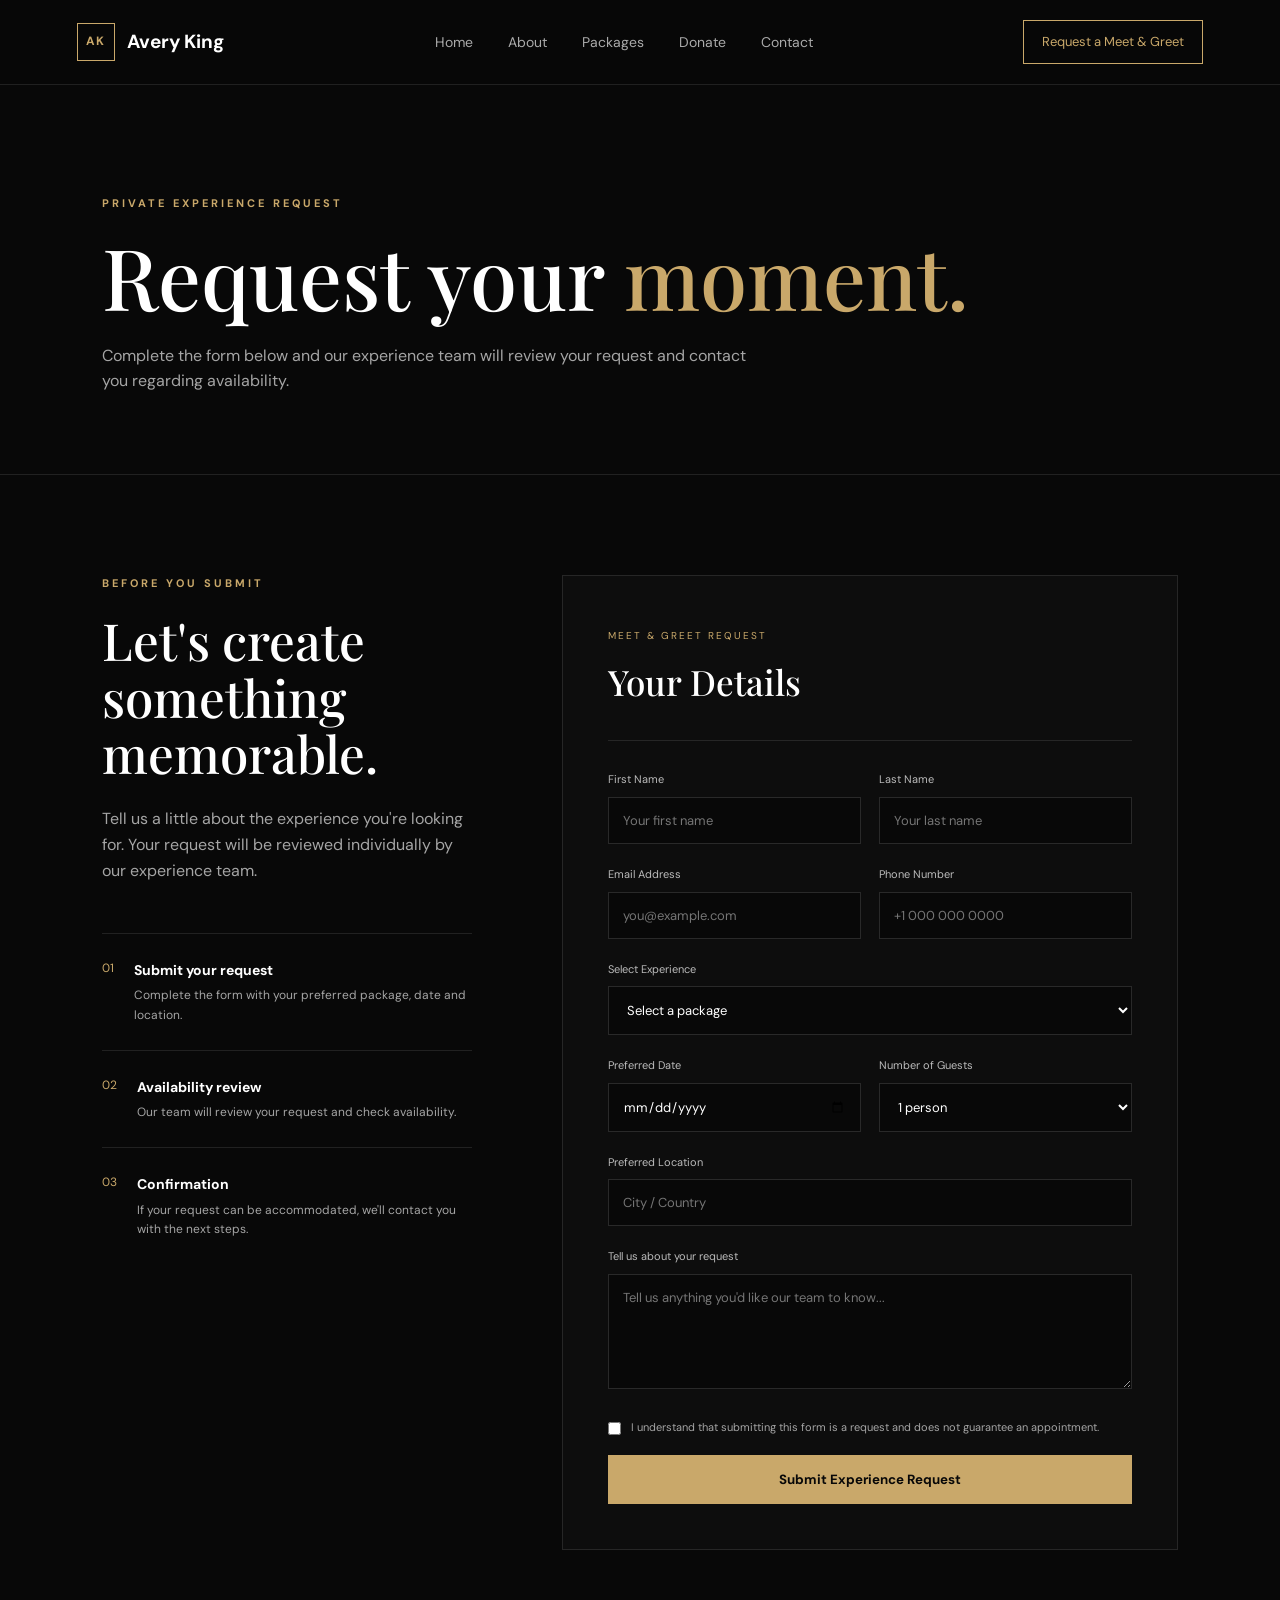
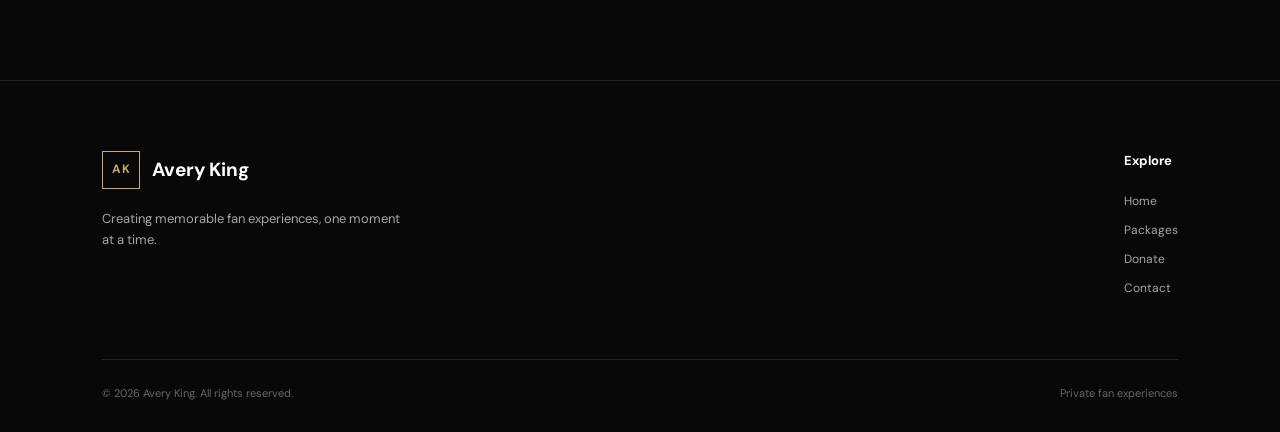
==== booking.html @ c37d2d66 "Initial meetandgreet" ====
<!DOCTYPE html>
<html lang="en">

<head>

    <meta charset="UTF-8">
    <meta name="viewport" content="width=device-width, initial-scale=1.0">

    <title>Request a Meet & Greet | Avery King</title>

    <link rel="preconnect" href="https://fonts.googleapis.com">
    <link rel="preconnect" href="https://fonts.gstatic.com" crossorigin>

    <link
        href="https://fonts.googleapis.com/css2?family=DM+Sans:wght@400;500;600;700&family=Playfair+Display:wght@500;600;700&display=swap"
        rel="stylesheet">

    <link rel="stylesheet" href="css/style.css">

</head>


<body>


    <header class="navbar">

        <a href="index.html" class="logo">
            <span>AK</span>
            Avery King
        </a>

        <nav class="nav-links">

            <a href="index.html">
                Home
            </a>

            <a href="index.html#about">
                About
            </a>

            <a href="packages.html">
                Packages
            </a>

            <a href="donate.html">Donate</a>

            <a href="contact.html">
                Contact
            </a>

        </nav>


        <a href="booking.html" class="nav-button">
            Request a Meet & Greet
        </a>


        <button class="menu-toggle" id="menuToggle">
            ☰
        </button>

    </header>


    <main>


        <!-- BOOKING HERO -->

        <section class="booking-hero">

            <p class="eyebrow">
                PRIVATE EXPERIENCE REQUEST
            </p>

            <h1>
                Request your
                <span>moment.</span>
            </h1>

            <p>
                Complete the form below and our experience team
                will review your request and contact you regarding
                availability.
            </p>

        </section>


        <!-- BOOKING AREA -->

        <section class="booking-section">


            <div class="booking-layout">


                <!-- LEFT SIDE -->

                <div class="booking-info">

                    <p class="eyebrow">
                        BEFORE YOU SUBMIT
                    </p>

                    <h2>
                        Let's create
                        something memorable.
                    </h2>

                    <p>
                        Tell us a little about the experience you're
                        looking for. Your request will be reviewed
                        individually by our experience team.
                    </p>


                    <div class="booking-point">

                        <span>01</span>

                        <div>

                            <h3>
                                Submit your request
                            </h3>

                            <p>
                                Complete the form with your preferred
                                package, date and location.
                            </p>

                        </div>

                    </div>


                    <div class="booking-point">

                        <span>02</span>

                        <div>

                            <h3>
                                Availability review
                            </h3>

                            <p>
                                Our team will review your request and
                                check availability.
                            </p>

                        </div>

                    </div>


                    <div class="booking-point">

                        <span>03</span>

                        <div>

                            <h3>
                                Confirmation
                            </h3>

                            <p>
                                If your request can be accommodated,
                                we'll contact you with the next steps.
                            </p>

                        </div>

                    </div>

                </div>


                <!-- FORM -->

                <div class="booking-form-container">

                    <form id="bookingForm">


                        <div class="form-title">

                            <span>
                                MEET & GREET REQUEST
                            </span>

                            <h2>
                                Your Details
                            </h2>

                        </div>


                        <div class="form-row">

                            <div class="form-group">

                                <label for="firstName">
                                    First Name
                                </label>

                                <input type="text" id="firstName" required placeholder="Your first name">

                            </div>


                            <div class="form-group">

                                <label for="lastName">
                                    Last Name
                                </label>

                                <input type="text" id="lastName" required placeholder="Your last name">

                            </div>

                        </div>


                        <div class="form-row">

                            <div class="form-group">

                                <label for="email">
                                    Email Address
                                </label>

                                <input type="email" id="email" required placeholder="you@example.com">

                            </div>


                            <div class="form-group">

                                <label for="phone">
                                    Phone Number
                                </label>

                                <input type="tel" id="phone" required placeholder="+1 000 000 0000">

                            </div>

                        </div>


                        <div class="form-group">

                            <label for="package">
                                Select Experience
                            </label>

                            <select id="package" required>

                                <option value="">
                                    Select a package
                                </option>

                                <option value="Essential">
                                    Essential — $499
                                </option>

                                <option value="Premium">
                                    Premium — $999
                                </option>

                                <option value="VIP">
                                    VIP — $1,999
                                </option>

                            </select>

                        </div>


                        <div class="form-row">

                            <div class="form-group">

                                <label for="date">
                                    Preferred Date
                                </label>

                                <input type="date" id="date" required>

                            </div>


                            <div class="form-group">

                                <label for="guests">
                                    Number of Guests
                                </label>

                                <select id="guests">

                                    <option value="1">
                                        1 person
                                    </option>

                                    <option value="2">
                                        2 people
                                    </option>

                                    <option value="3">
                                        3 people
                                    </option>

                                    <option value="4">
                                        4 people
                                    </option>

                                </select>

                            </div>

                        </div>


                        <div class="form-group">

                            <label for="location">
                                Preferred Location
                            </label>

                            <input type="text" id="location" placeholder="City / Country" required>

                        </div>


                        <div class="form-group">

                            <label for="message">
                                Tell us about your request
                            </label>

                            <textarea id="message" rows="5"
                                placeholder="Tell us anything you'd like our team to know..."></textarea>

                        </div>


                        <label class="checkbox">

                            <input type="checkbox" required>

                            <span>
                                I understand that submitting this form
                                is a request and does not guarantee an
                                appointment.
                            </span>

                        </label>


                        <button type="submit" class="form-submit">
                            Submit Experience Request
                        </button>


                        <div id="formMessage" class="form-message"></div>


                    </form>

                </div>

            </div>

        </section>

    </main>


    <footer>

        <div class="footer-main">

            <div>

                <a href="index.html" class="logo">

                    <span>AK</span>

                    Avery King

                </a>

                <p>
                    Creating memorable fan experiences,
                    one moment at a time.
                </p>

            </div>


            <div class="footer-links">

                <div>

                    <h4>Explore</h4>

                    <a href="index.html">
                        Home
                    </a>

                    <a href="packages.html">
                        Packages
                    </a>

                    <a href="donate.html">Donate</a>

                    <a href="contact.html">
                        Contact
                    </a>

                </div>

            </div>

        </div>


        <div class="footer-bottom">

            <span>
                © 2026 Avery King. All rights reserved.
            </span>

            <span>
                Private fan experiences
            </span>

        </div>

    </footer>


    <script src="js/script.js"></script>

</body>

</html>
---- css/style.css ----
* {
    margin: 0;
    padding: 0;
    box-sizing: border-box;
}

:root {
    --black: #080808;
    --dark: #101010;
    --dark-2: #151515;
    --white: #ffffff;
    --gray: #a5a5a5;
    --gold: #c9a86a;
    --gold-light: #e0c38b;
    --border: rgba(255,255,255,0.1);
}

html {
    scroll-behavior: smooth;
}

body {
    background: var(--black);
    color: var(--white);
    font-family: "DM Sans", sans-serif;
    line-height: 1.6;
}

a {
    color: inherit;
    text-decoration: none;
}

img {
    width: 100%;
    display: block;
}

.navbar {
    height: 85px;
    padding: 0 6%;
    display: flex;
    align-items: center;
    justify-content: space-between;
    border-bottom: 1px solid var(--border);
    background: rgba(8,8,8,0.9);
    backdrop-filter: blur(15px);
    position: sticky;
    top: 0;
    z-index: 1000;
}

.logo {
    display: flex;
    align-items: center;
    gap: 12px;
    font-size: 19px;
    font-weight: 700;
}

.logo span {
    width: 38px;
    height: 38px;
    border: 1px solid var(--gold);
    color: var(--gold);
    display: flex;
    align-items: center;
    justify-content: center;
    font-size: 12px;
    letter-spacing: 1px;
}

.nav-links {
    display: flex;
    gap: 35px;
}

.nav-links a {
    color: #aaa;
    font-size: 14px;
    transition: 0.3s;
}

.nav-links a:hover,
.nav-links .active {
    color: white;
}

.nav-button {
    border: 1px solid var(--gold);
    padding: 11px 18px;
    color: var(--gold);
    font-size: 13px;
    transition: 0.3s;
}

.nav-button:hover {
    background: var(--gold);
    color: black;
}

.menu-toggle {
    display: none;
    background: none;
    color: white;
    border: none;
    font-size: 25px;
    cursor: pointer;
}

.hero {
    min-height: calc(100vh - 85px);
    padding: 80px 8%;
    display: grid;
    grid-template-columns: 1fr 0.85fr;
    gap: 80px;
    align-items: center;
}

.eyebrow {
    color: var(--gold);
    font-size: 11px;
    font-weight: 700;
    letter-spacing: 3px;
    margin-bottom: 20px;
}

.hero h1 {
    font-family: "Playfair Display", serif;
    font-size: clamp(55px, 7vw, 100px);
    line-height: 0.98;
    font-weight: 500;
    max-width: 700px;
}

.hero h1 span,
.section-heading span,
.about-content h2 span,
.cta h2 span {
    color: var(--gold);
}

.hero-text {
    color: var(--gray);
    max-width: 520px;
    margin: 30px 0;
    font-size: 17px;
}

.hero-buttons {
    display: flex;
    gap: 15px;
}

.btn {
    display: inline-block;
    padding: 14px 24px;
    font-size: 13px;
    font-weight: 600;
    transition: 0.3s;
}

.btn-primary {
    background: var(--gold);
    color: #080808;
}

.btn-primary:hover {
    background: var(--gold-light);
    transform: translateY(-2px);
}

.btn-outline {
    border: 1px solid var(--border);
    color: white;
}

.btn-outline:hover {
    border-color: var(--gold);
    color: var(--gold);
}

.hero-image {
    position: relative;
    max-width: 520px;
    margin-left: auto;
}

.hero-image img {
    height: 650px;
    object-fit: cover;
    filter: grayscale(10%);
}

.image-glow {
    position: absolute;
    width: 250px;
    height: 250px;
    background: rgba(201,168,106,0.2);
    filter: blur(100px);
    right: -50px;
    bottom: 30px;
}

.floating-card {
    position: absolute;
    bottom: 30px;
    left: -40px;
    background: rgba(15,15,15,0.9);
    border: 1px solid var(--border);
    padding: 16px 20px;
    display: flex;
    align-items: center;
    gap: 12px;
    backdrop-filter: blur(10px);
}

.floating-card strong {
    display: block;
    font-size: 13px;
}

.floating-card small {
    color: var(--gray);
    font-size: 11px;
}

.status-dot {
    width: 8px;
    height: 8px;
    background: #69c56b;
    border-radius: 50%;
}

.stats {
    border-top: 1px solid var(--border);
    border-bottom: 1px solid var(--border);
    padding: 30px 8%;
    display: grid;
    grid-template-columns: repeat(4,1fr);
}

.stat {
    text-align: center;
    border-right: 1px solid var(--border);
}

.stat:last-child {
    border: none;
}

.stat strong {
    display: block;
    font-family: "Playfair Display", serif;
    color: var(--gold);
    font-size: 30px;
}

.stat span {
    color: var(--gray);
    font-size: 12px;
}

.section {
    padding: 130px 8%;
}

.about {
    display: grid;
    grid-template-columns: 0.9fr 1fr;
    gap: 100px;
    align-items: center;
}

.about-image img {
    height: 600px;
    object-fit: cover;
}

.about-content h2,
.section-heading h2,
.cta h2 {
    font-family: "Playfair Display", serif;
    font-size: clamp(40px,5vw,65px);
    font-weight: 500;
    line-height: 1.1;
}

.about-content p {
    color: var(--gray);
    margin-top: 25px;
    max-width: 560px;
}

.text-link {
    display: inline-block;
    margin-top: 30px;
    color: var(--gold);
    font-size: 14px;
}

.section-heading {
    margin-bottom: 60px;
    max-width: 650px;
}

.experience {
    background: #0d0d0d;
}

.experience-grid {
    display: grid;
    grid-template-columns: repeat(4,1fr);
    border-top: 1px solid var(--border);
}

.experience-card {
    padding: 35px 30px;
    border-right: 1px solid var(--border);
}

.experience-card:last-child {
    border-right: none;
}

.number {
    color: var(--gold);
    font-size: 12px;
    margin-bottom: 50px;
}

.experience-card h3 {
    margin-bottom: 15px;
}

.experience-card p {
    color: var(--gray);
    font-size: 14px;
}

.package-grid {
    display: grid;
    grid-template-columns: repeat(3,1fr);
    gap: 20px;
}

.package-card {
    border: 1px solid var(--border);
    padding: 35px;
    position: relative;
    background: #0d0d0d;
}

.package-card.featured {
    border-color: var(--gold);
}

.popular {
    position: absolute;
    top: 0;
    right: 0;
    background: var(--gold);
    color: black;
    padding: 7px 12px;
    font-size: 9px;
    font-weight: 700;
    letter-spacing: 1px;
}

.package-top span {
    color: var(--gold);
    font-size: 10px;
    letter-spacing: 2px;
}

.package-top h3 {
    font-family: "Playfair Display", serif;
    font-size: 27px;
    margin-top: 10px;
}

.price {
    font-size: 38px;
    margin: 20px 0;
}

.package-card ul {
    list-style: none;
    border-top: 1px solid var(--border);
    padding-top: 20px;
}

.package-card li {
    color: var(--gray);
    font-size: 13px;
    margin: 12px 0;
}

.package-button {
    display: block;
    text-align: center;
    border: 1px solid var(--border);
    padding: 13px;
    margin-top: 30px;
    font-size: 12px;
    transition: 0.3s;
}

.package-button:hover {
    background: var(--gold);
    color: black;
}

.center-button {
    text-align: center;
    margin-top: 50px;
}

.cta {
    margin: 0 8% 120px;
    padding: 90px;
    background: #111;
    border: 1px solid var(--border);
    text-align: center;
}

.cta > div {
    max-width: 700px;
    margin: auto;
}

.cta p:not(.eyebrow) {
    color: var(--gray);
    margin: 25px auto;
    max-width: 550px;
}

footer {
    border-top: 1px solid var(--border);
    padding: 70px 8% 30px;
}

.footer-main {
    display: flex;
    justify-content: space-between;
    gap: 50px;
}

.footer-main > div:first-child {
    max-width: 300px;
}

.footer-main p {
    color: var(--gray);
    font-size: 13px;
    margin-top: 20px;
}

.footer-links {
    display: flex;
    gap: 80px;
}

.footer-links div {
    display: flex;
    flex-direction: column;
    gap: 10px;
}

.footer-links h4 {
    margin-bottom: 10px;
    font-size: 13px;
}

.footer-links a {
    color: var(--gray);
    font-size: 12px;
}

.footer-links a:hover {
    color: var(--gold);
}

.footer-bottom {
    border-top: 1px solid var(--border);
    margin-top: 60px;
    padding-top: 25px;
    display: flex;
    justify-content: space-between;
    color: #666;
    font-size: 11px;
}


@media (max-width: 900px) {

    .nav-links,
    .nav-button {
        display: none;
    }

    .menu-toggle {
        display: block;
    }

    .hero {
        grid-template-columns: 1fr;
        padding-top: 60px;
    }

    .hero-image {
        margin: auto;
        width: 100%;
    }

    .stats {
        grid-template-columns: repeat(2,1fr);
        gap: 25px;
    }

    .stat:nth-child(2) {
        border: none;
    }

    .about {
        grid-template-columns: 1fr;
        gap: 50px;
    }

    .experience-grid {
        grid-template-columns: repeat(2,1fr);
    }

    .experience-card:nth-child(2) {
        border-right: none;
    }

    .package-grid {
        grid-template-columns: 1fr;
    }

    .footer-main {
        flex-direction: column;
    }

    .footer-links {
        flex-wrap: wrap;
        gap: 40px;
    }
}


@media (max-width: 600px) {

    .navbar {
        padding: 0 5%;
    }

    .hero,
    .section {
        padding-left: 5%;
        padding-right: 5%;
    }

    .hero h1 {
        font-size: 54px;
    }

    .hero-buttons {
        flex-direction: column;
    }

    .hero-buttons .btn {
        text-align: center;
    }

    .hero-image img {
        height: 500px;
    }

    .floating-card {
        left: 15px;
    }

    .stats {
        padding: 30px 5%;
    }

    .experience-grid {
        grid-template-columns: 1fr;
    }

    .experience-card {
        border-right: none;
        border-bottom: 1px solid var(--border);
    }

    .cta {
        margin: 0 5% 80px;
        padding: 60px 25px;
    }

    .footer-bottom {
        flex-direction: column;
        gap: 10px;
    }
}

.reveal {
    opacity: 0;
    transform: translateY(25px);
    transition: 0.7s ease;
}

.reveal.show {
    opacity: 1;
    transform: translateY(0);
}

@media (max-width: 900px) {

    .nav-links.mobile-open {
        display: flex;
        position: absolute;
        top: 85px;
        left: 0;
        right: 0;
        background: #080808;
        border-bottom: 1px solid rgba(255,255,255,0.1);
        padding: 25px;
        flex-direction: column;
        gap: 20px;
    }

}


/* ================================
   PACKAGES PAGE
================================ */

.page-hero {
    padding: 120px 8% 80px;
    text-align: center;
    border-bottom: 1px solid var(--border);
}

.page-hero h1 {
    font-family: "Playfair Display", serif;
    font-size: clamp(50px, 7vw, 85px);
    font-weight: 500;
    line-height: 1;
}

.page-hero h1 span {
    color: var(--gold);
}

.page-hero > p:last-child {
    max-width: 600px;
    margin: 30px auto 0;
    color: var(--gray);
}

.packages-section {
    padding: 100px 8%;
}

.large-packages {
    align-items: stretch;
}

.large-packages .package-card {
    display: flex;
    flex-direction: column;
}

.package-description {
    color: var(--gray);
    font-size: 13px;
    line-height: 1.7;
    margin-top: 10px;
}

.package-divider {
    height: 1px;
    background: var(--border);
    margin: 30px 0;
}

.package-card h4 {
    font-size: 13px;
    margin-bottom: 15px;
}

.large-packages .package-card ul {
    flex: 1;
}

.package-note {
    margin: 0 8% 120px;
    padding: 80px;
    background: #0d0d0d;
    border: 1px solid var(--border);
}

.package-note > div {
    max-width: 750px;
}

.package-note h2 {
    font-family: "Playfair Display", serif;
    font-size: clamp(35px, 5vw, 55px);
    font-weight: 500;
    line-height: 1.1;
}

.package-note h2 span {
    color: var(--gold);
}

.package-note p:not(.eyebrow) {
    color: var(--gray);
    margin-top: 25px;
    max-width: 650px;
}

@media (max-width: 900px) {

    .page-hero {
        padding: 90px 5% 60px;
    }

    .packages-section {
        padding: 70px 5%;
    }

    .package-note {
        margin: 0 5% 80px;
        padding: 50px 30px;
    }

}



/* ================================
   BOOKING PAGE
================================ */

.booking-hero {
    padding: 110px 8% 80px;
    border-bottom: 1px solid var(--border);
}

.booking-hero h1 {
    font-family: "Playfair Display", serif;
    font-size: clamp(50px, 7vw, 85px);
    font-weight: 500;
    line-height: 1;
}

.booking-hero h1 span {
    color: var(--gold);
}

.booking-hero > p:last-child {
    max-width: 650px;
    color: var(--gray);
    margin-top: 25px;
}

.booking-section {
    padding: 100px 8% 130px;
}

.booking-layout {
    display: grid;
    grid-template-columns: 0.75fr 1.25fr;
    gap: 90px;
    align-items: start;
}

.booking-info {
    position: sticky;
    top: 120px;
}

.booking-info h2 {
    font-family: "Playfair Display", serif;
    font-size: clamp(40px, 4vw, 58px);
    font-weight: 500;
    line-height: 1.1;
}

.booking-info > p:not(.eyebrow) {
    color: var(--gray);
    margin: 25px 0 50px;
}

.booking-point {
    display: flex;
    gap: 20px;
    padding: 25px 0;
    border-top: 1px solid var(--border);
}

.booking-point > span {
    color: var(--gold);
    font-size: 12px;
}

.booking-point h3 {
    font-size: 14px;
    margin-bottom: 5px;
}

.booking-point p {
    color: var(--gray);
    font-size: 12px;
}

.booking-form-container {
    background: #0d0d0d;
    border: 1px solid var(--border);
    padding: 45px;
}

.form-title {
    border-bottom: 1px solid var(--border);
    padding-bottom: 30px;
    margin-bottom: 30px;
}

.form-title > span {
    color: var(--gold);
    font-size: 10px;
    letter-spacing: 2px;
}

.form-title h2 {
    font-family: "Playfair Display", serif;
    font-size: 35px;
    font-weight: 500;
    margin-top: 8px;
}

.form-row {
    display: grid;
    grid-template-columns: 1fr 1fr;
    gap: 18px;
}

.form-group {
    margin-bottom: 22px;
}

.form-group label {
    display: block;
    font-size: 11px;
    color: #bbb;
    margin-bottom: 8px;
}

.form-group input,
.form-group select,
.form-group textarea {
    width: 100%;
    background: #080808;
    border: 1px solid #292929;
    color: white;
    padding: 14px;
    font-family: inherit;
    font-size: 13px;
    outline: none;
    transition: 0.3s;
}

.form-group input:focus,
.form-group select:focus,
.form-group textarea:focus {
    border-color: var(--gold);
}

.form-group textarea {
    resize: vertical;
}

.form-group select option {
    background: #111;
}

.checkbox {
    display: flex;
    gap: 10px;
    align-items: flex-start;
    color: var(--gray);
    font-size: 11px;
    line-height: 1.5;
    margin: 20px 0;
}

.checkbox input {
    margin-top: 3px;
    accent-color: var(--gold);
}

.form-submit {
    width: 100%;
    border: none;
    background: var(--gold);
    color: #080808;
    padding: 16px;
    font-family: inherit;
    font-weight: 700;
    cursor: pointer;
    transition: 0.3s;
}

.form-submit:hover {
    background: var(--gold-light);
}

.form-message {
    display: none;
    margin-top: 20px;
    padding: 15px;
    border: 1px solid var(--gold);
    color: var(--gold);
    font-size: 13px;
    text-align: center;
}

@media (max-width: 900px) {

    .booking-hero {
        padding: 80px 5% 60px;
    }

    .booking-section {
        padding: 70px 5%;
    }

    .booking-layout {
        grid-template-columns: 1fr;
        gap: 60px;
    }

    .booking-info {
        position: static;
    }

}

@media (max-width: 600px) {

    .booking-form-container {
        padding: 25px 20px;
    }

    .form-row {
        grid-template-columns: 1fr;
        gap: 0;
    }

}



/* =================================
   CONTACT PAGE
================================= */

.contact-hero {
    padding: 110px 8% 80px;
    border-bottom: 1px solid var(--border);
}

.contact-hero h1 {
    font-family: "Playfair Display", serif;
    font-size: clamp(50px, 7vw, 85px);
    font-weight: 500;
    line-height: 1;
    max-width: 850px;
}

.contact-hero h1 span {
    color: var(--gold);
}

.contact-hero > p:last-child {
    max-width: 650px;
    color: var(--gray);
    margin-top: 25px;
}


.contact-section {
    padding: 110px 8%;
}

.contact-grid {
    display: grid;
    grid-template-columns: 0.8fr 1.2fr;
    gap: 100px;
    align-items: start;
}

.contact-info h2 {
    font-family: "Playfair Display", serif;
    font-size: clamp(40px, 4vw, 58px);
    font-weight: 500;
    line-height: 1.1;
}

.contact-intro {
    color: var(--gray);
    margin: 25px 0 45px;
    max-width: 480px;
}

.contact-detail {
    display: flex;
    align-items: center;
    gap: 18px;
    padding: 22px 0;
    border-top: 1px solid var(--border);
}

.contact-icon {
    width: 42px;
    height: 42px;
    border: 1px solid var(--border);
    color: var(--gold);
    display: flex;
    align-items: center;
    justify-content: center;
}

.contact-detail small,
.social-section > small {
    display: block;
    color: var(--gold);
    font-size: 9px;
    letter-spacing: 2px;
    margin-bottom: 5px;
}

.contact-detail a,
.contact-detail p {
    color: #ddd;
    font-size: 13px;
}

.contact-detail a:hover {
    color: var(--gold);
}

.social-section {
    margin-top: 25px;
    padding-top: 25px;
    border-top: 1px solid var(--border);
}

.social-links {
    display: flex;
    gap: 20px;
    margin-top: 12px;
}

.social-links a {
    color: var(--gray);
    font-size: 12px;
}

.social-links a:hover {
    color: var(--gold);
}


.contact-form-container {
    background: #0d0d0d;
    border: 1px solid var(--border);
    padding: 45px;
}


.faq-section {
    background: #0d0d0d;
    padding: 110px 8%;
}

.faq-list {
    max-width: 900px;
    border-top: 1px solid var(--border);
}

.faq-list details {
    border-bottom: 1px solid var(--border);
}

.faq-list summary {
    padding: 25px 0;
    list-style: none;
    cursor: pointer;
    display: flex;
    justify-content: space-between;
    align-items: center;
    font-size: 15px;
    font-weight: 600;
}

.faq-list summary::-webkit-details-marker {
    display: none;
}

.faq-list summary span {
    color: var(--gold);
    font-size: 22px;
    font-weight: 400;
}

.faq-list details p {
    color: var(--gray);
    font-size: 13px;
    max-width: 750px;
    padding: 0 0 25px;
    line-height: 1.8;
}


.contact-cta {
    margin: 110px 8%;
    padding: 90px 30px;
    border: 1px solid var(--border);
    background: #111;
    text-align: center;
}

.contact-cta h2 {
    font-family: "Playfair Display", serif;
    font-size: clamp(40px, 5vw, 65px);
    font-weight: 500;
    line-height: 1.1;
}

.contact-cta h2 span {
    color: var(--gold);
}

.contact-cta > p:not(.eyebrow) {
    color: var(--gray);
    margin: 20px auto 30px;
}


@media (max-width: 900px) {

    .contact-hero {
        padding: 80px 5% 60px;
    }

    .contact-section {
        padding: 70px 5%;
    }

    .contact-grid {
        grid-template-columns: 1fr;
        gap: 60px;
    }

    .faq-section {
        padding: 80px 5%;
    }

    .contact-cta {
        margin: 80px 5%;
        padding: 60px 25px;
    }

}


@media (max-width: 600px) {

    .contact-form-container {
        padding: 25px 20px;
    }

    .social-links {
        flex-wrap: wrap;
    }

}


/* =================================
   DONATION PAGE
================================= */

.donation-hero {
    padding: 120px 8% 90px;
    border-bottom: 1px solid var(--border);
}

.donation-hero-content {
    max-width: 900px;
}

.donation-hero h1 {
    font-family: "Playfair Display", serif;
    font-size: clamp(52px, 7vw, 90px);
    font-weight: 500;
    line-height: 1;
}

.donation-hero h1 span {
    color: var(--gold);
    display: block;
}

.donation-hero p:last-child {
    color: var(--gray);
    max-width: 650px;
    margin-top: 30px;
    font-size: 16px;
}


.donation-section {
    padding: 110px 8%;
}

.donation-layout {
    display: grid;
    grid-template-columns: 0.9fr 1.1fr;
    gap: 100px;
    align-items: start;
}

.donation-about h2 {
    font-family: "Playfair Display", serif;
    font-size: clamp(40px, 4vw, 60px);
    font-weight: 500;
    line-height: 1.1;
}

.donation-about h2 span {
    color: var(--gold);
}

.donation-about > p:not(.eyebrow) {
    color: var(--gray);
    max-width: 520px;
    margin: 25px 0 45px;
}


.donation-point {
    display: flex;
    gap: 20px;
    padding: 25px 0;
    border-top: 1px solid var(--border);
}

.donation-number {
    color: var(--gold);
    font-size: 12px;
}

.donation-point h3 {
    font-size: 14px;
    margin-bottom: 5px;
}

.donation-point p {
    color: var(--gray);
    font-size: 12px;
}


.donation-card {
    background: #0d0d0d;
    border: 1px solid var(--border);
    padding: 45px;
}

.donation-card-header {
    border-bottom: 1px solid var(--border);
    padding-bottom: 30px;
    margin-bottom: 30px;
}

.donation-card-header span {
    color: var(--gold);
    font-size: 10px;
    letter-spacing: 2px;
}

.donation-card-header h2 {
    font-family: "Playfair Display", serif;
    font-size: 36px;
    font-weight: 500;
    margin-top: 8px;
}


.amount-grid {
    display: grid;
    grid-template-columns: repeat(3, 1fr);
    gap: 10px;
}

.amount-button {
    background: #080808;
    border: 1px solid #292929;
    color: white;
    padding: 17px 10px;
    cursor: pointer;
    font-family: inherit;
    font-weight: 600;
    transition: 0.25s;
}

.amount-button:hover,
.amount-button.selected {
    border-color: var(--gold);
    color: var(--gold);
}


.custom-donation {
    margin-top: 25px;
}

.custom-donation label {
    display: block;
    color: #bbb;
    font-size: 11px;
    margin-bottom: 8px;
}

.amount-input {
    display: flex;
    align-items: center;
    border: 1px solid #292929;
    background: #080808;
}

.amount-input span {
    padding-left: 15px;
    color: var(--gold);
}

.amount-input input {
    width: 100%;
    border: none;
    outline: none;
    background: transparent;
    color: white;
    padding: 15px 10px;
    font-family: inherit;
}


.selected-donation {
    display: flex;
    justify-content: space-between;
    align-items: center;
    border-top: 1px solid var(--border);
    border-bottom: 1px solid var(--border);
    margin-top: 25px;
    padding: 20px 0;
}

.selected-donation span {
    color: var(--gray);
    font-size: 12px;
}

.selected-donation strong {
    color: var(--gold);
    font-size: 22px;
}


.donate-button {
    width: 100%;
    margin-top: 25px;
    border: none;
    background: var(--gold);
    color: #080808;
    padding: 16px;
    font-family: inherit;
    font-weight: 700;
    cursor: pointer;
    transition: 0.3s;
}

.donate-button:hover {
    background: var(--gold-light);
}

.donation-note {
    text-align: center;
    color: #666;
    font-size: 10px;
    margin-top: 15px;
}


.payment-section {
    background: #0d0d0d;
    padding: 110px 8%;
}

.payment-intro {
    color: var(--gray);
    max-width: 600px;
    margin-top: 20px;
}


.payment-grid {
    display: grid;
    grid-template-columns: repeat(3, 1fr);
    gap: 20px;
    margin-top: 60px;
}

.payment-method {
    background: #101010;
    border: 1px solid var(--border);
    padding: 35px;
}

.payment-method h3 {
    margin-top: 20px;
}

.payment-method > p {
    color: var(--gray);
    font-size: 13px;
    margin: 12px 0 25px;
}


.payment-icon {
    width: 48px;
    height: 48px;
    border: 1px solid var(--gold);
    color: var(--gold);
    display: flex;
    align-items: center;
    justify-content: center;
    font-size: 9px;
    letter-spacing: 1px;
}


.payment-action {
    width: 100%;
    border: 1px solid var(--border);
    background: transparent;
    color: white;
    padding: 13px;
    cursor: pointer;
    font-family: inherit;
}

.payment-action:hover {
    border-color: var(--gold);
    color: var(--gold);
}


.crypto-selector {
    display: flex;
    gap: 5px;
    margin-bottom: 20px;
}

.crypto-tab {
    flex: 1;
    background: #080808;
    border: 1px solid #292929;
    color: var(--gray);
    padding: 9px 5px;
    font-size: 10px;
    cursor: pointer;
}

.crypto-tab.active {
    border-color: var(--gold);
    color: var(--gold);
}


.qr-container {
    background: white;
    width: 180px;
    height: 180px;
    margin: 20px auto;
    display: flex;
    align-items: center;
    justify-content: center;
}

.qr-container img {
    width: 160px;
    height: 160px;
    object-fit: contain;
}


.wallet-label {
    color: var(--gray);
    font-size: 10px;
    margin-bottom: 7px;
}

.wallet-box {
    display: flex;
    border: 1px solid #292929;
    background: #080808;
}

.wallet-box span {
    flex: 1;
    padding: 12px;
    color: #aaa;
    font-size: 9px;
    overflow: hidden;
    white-space: nowrap;
    text-overflow: ellipsis;
}

.wallet-box button {
    border: none;
    border-left: 1px solid #292929;
    background: transparent;
    color: var(--gold);
    padding: 0 12px;
    cursor: pointer;
}


.crypto-warning {
    color: #777 !important;
    font-size: 10px !important;
    line-height: 1.6;
    margin-top: 15px !important;
}


.bank-details {
    border-top: 1px solid var(--border);
}

.bank-details div {
    padding: 13px 0;
    border-bottom: 1px solid var(--border);
}

.bank-details span {
    display: block;
    color: var(--gold);
    font-size: 8px;
    letter-spacing: 1px;
    margin-bottom: 4px;
}

.bank-details strong {
    color: #ddd;
    font-size: 12px;
}


.payment-note {
    font-size: 10px !important;
    color: #777 !important;
}


.transparency-section {
    padding: 100px 8%;
}

.transparency-section > div {
    max-width: 800px;
    margin: auto;
    text-align: center;
}

.transparency-section h2 {
    font-family: "Playfair Display", serif;
    font-size: clamp(40px, 5vw, 60px);
    font-weight: 500;
}

.transparency-section p:last-child {
    color: var(--gray);
    margin-top: 25px;
    line-height: 1.8;
}


@media (max-width: 1000px) {

    .donation-layout {
        grid-template-columns: 1fr;
        gap: 60px;
    }

    .payment-grid {
        grid-template-columns: 1fr;
    }

}


@media (max-width: 600px) {

    .donation-hero {
        padding: 80px 5% 60px;
    }

    .donation-section,
    .payment-section,
    .transparency-section {
        padding-left: 5%;
        padding-right: 5%;
    }

    .donation-card {
        padding: 25px 20px;
    }

    .amount-grid {
        grid-template-columns: repeat(2, 1fr);
    }

}

/* =========================
   DIRECT PAYMENT - HIDDEN
========================= */

#directPaymentSection {
    display: none;
}

#directPaymentSection.show-payment {
    display: block;
    animation: paymentReveal 0.6s ease;
}

@keyframes paymentReveal {
    from {
        opacity: 0;
        transform: translateY(25px);
    }

    to {
        opacity: 1;
        transform: translateY(0);
    }
}

/* Selected donation amount shown in payment section */
.payment-amount-highlight {
    margin: 0 auto 30px;
    max-width: 500px;
    padding: 22px 25px;
    border: 1px solid rgba(212, 175, 55, 0.5);
    background: rgba(212, 175, 55, 0.08);
    border-radius: 14px;
    text-align: center;
}

.payment-amount-highlight span {
    display: block;
    color: #aaa;
    font-size: 13px;
    text-transform: uppercase;
    letter-spacing: 2px;
    margin-bottom: 8px;
}

.payment-amount-highlight strong {
    display: block;
    color: #d4af37;
    font-size: 38px;
    font-family: "Playfair Display", serif;
}

/* =========================================
   DIRECT PAYMENT REVEAL
========================================= */

#directPaymentSection {
    display: none;
}

#directPaymentSection.show-payment {
    display: block;
    animation: paymentReveal 0.6s ease forwards;
}

@keyframes paymentReveal {
    from {
        opacity: 0;
        transform: translateY(30px);
    }

    to {
        opacity: 1;
        transform: translateY(0);
    }
}

/* Selected contribution amount */

.payment-amount-highlight {
    width: min(100%, 520px);
    margin: 0 auto 35px;
    padding: 25px;
    text-align: center;

    background: rgba(212, 175, 55, 0.06);
    border: 1px solid rgba(212, 175, 55, 0.45);
    border-radius: 16px;

    box-shadow: 0 15px 40px rgba(0, 0, 0, 0.25);
}

.payment-amount-highlight span {
    display: block;
    margin-bottom: 8px;

    color: #999;
    font-size: 12px;
    font-weight: 600;

    text-transform: uppercase;
    letter-spacing: 2px;
}

.payment-amount-highlight strong {
    display: block;

    color: #d4af37;
    font-family: "Playfair Display", serif;
    font-size: 42px;
    line-height: 1.1;
}

/* Payment method amount */

.payment-method-amount {
    display: inline-block;
    margin-top: 8px;

    color: #d4af37;
    font-size: 14px;
    font-weight: 600;
}

/* Back button */

.back-to-contribution {
    display: block;
    margin: 30px auto 0;

    padding: 10px 18px;

    background: transparent;
    border: 1px solid rgba(255, 255, 255, 0.15);
    border-radius: 8px;

    color: #aaa;
    font-size: 13px;

    cursor: pointer;
    transition: 0.3s ease;
}

.back-to-contribution:hover {
    border-color: rgba(212, 175, 55, 0.5);
    color: #d4af37;
}

/* Payment method selected amount */

.payment-method-amount {
    display: inline-block;
    margin-top: 8px;
    margin-bottom: 15px;

    color: #d4af37;
    font-size: 14px;
    font-weight: 600;
    letter-spacing: 0.3px;
}

.crypto-payment-amount,
.bank-payment-amount {
    display: block;
    margin-top: 15px;
    margin-bottom: 20px;
}

/* Amount inside Card button */

.payment-action {
    display: inline-flex;
    align-items: center;
    justify-content: center;
    gap: 10px;
}

.payment-action .payment-method-amount {
    margin: 0;
    color: inherit;
    font-size: inherit;
}
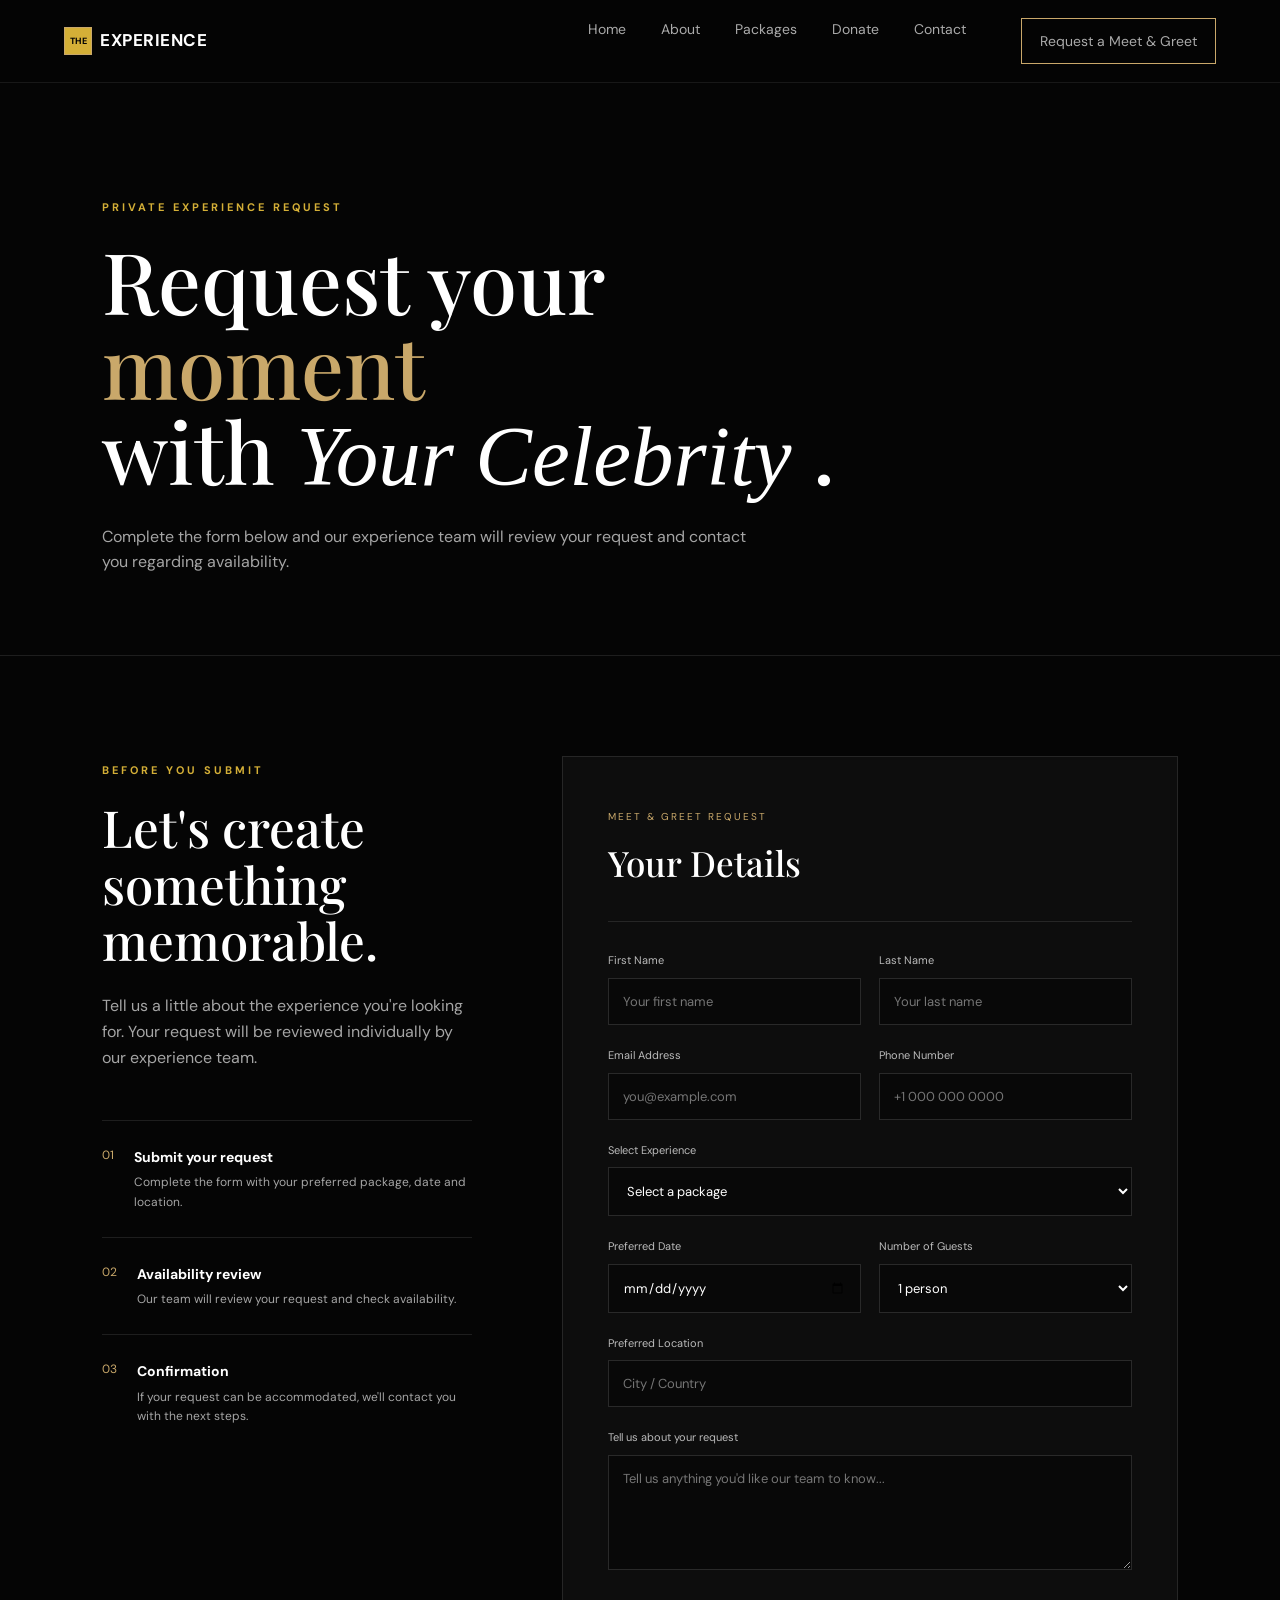
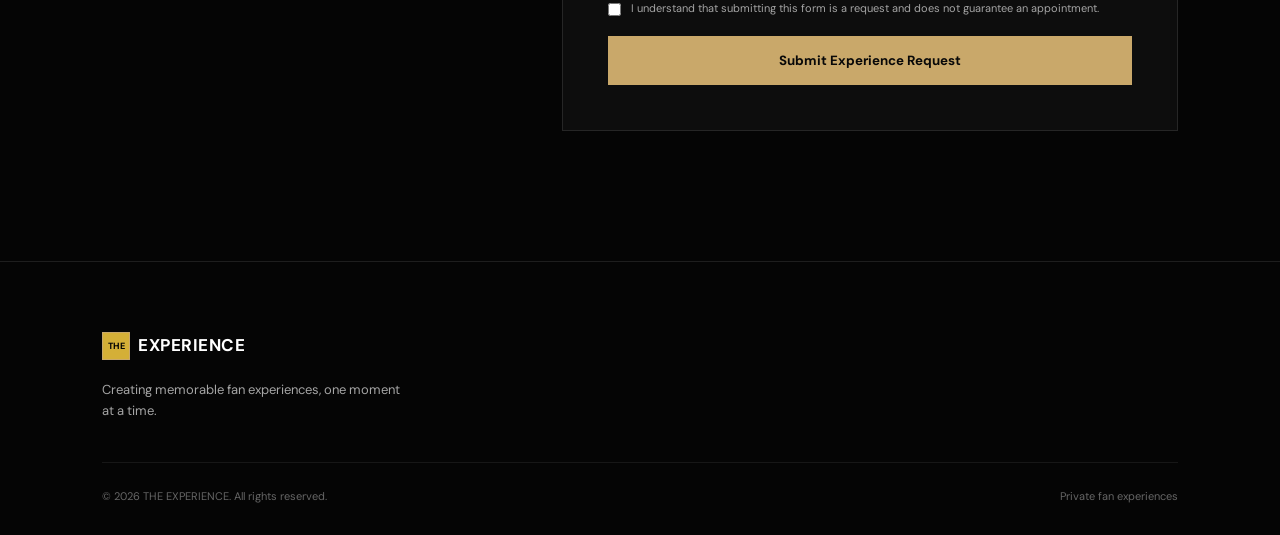
==== commit 36ec2c7d: "update layout" ====
--- a/booking.html
+++ b/booking.html
@@ -6,7 +6,7 @@
     <meta charset="UTF-8">
     <meta name="viewport" content="width=device-width, initial-scale=1.0">
 
-    <title>Request a Meet & Greet | Avery King</title>
+    <title>| Request a Meet & Greet |</title>
 
     <link rel="preconnect" href="https://fonts.googleapis.com">
     <link rel="preconnect" href="https://fonts.gstatic.com" crossorigin>
@@ -23,44 +23,51 @@
 <body>
 
 
-    <header class="navbar">
-
-        <a href="index.html" class="logo">
-            <span>AK</span>
-            Avery King
-        </a>
-
-        <nav class="nav-links">
-
-            <a href="index.html">
-                Home
+    <!-- HEADER -->
+
+    <header class="site-header">
+
+        <div class="container nav-container">
+
+            <a href="index.html" class="logo">
+                <span>THE</span>
+                EXPERIENCE
             </a>
 
-            <a href="index.html#about">
-                About
-            </a>
-
-            <a href="packages.html">
-                Packages
-            </a>
-
-            <a href="donate.html">Donate</a>
-
-            <a href="contact.html">
-                Contact
-            </a>
-
-        </nav>
-
-
-        <a href="booking.html" class="nav-button">
-            Request a Meet & Greet
-        </a>
-
-
-        <button class="menu-toggle" id="menuToggle">
-            ☰
-        </button>
+            <nav class="nav-links">
+
+                <a href="index.html">
+                    Home
+                </a>
+
+                <a href="#about" class="nav-celebrity-about">
+                    About
+                </a>
+
+                <a href="packages.html" class="nav-celebrity-packages">
+                    Packages
+                </a>
+
+                <a href="donate.html" class="nav-celebrity-support">
+                    Donate
+                </a>
+
+                <a href="#" id="contactTawk">
+                    Contact
+                </a>
+
+                <a href="booking.html#bookingForm" id="profileBooking" class="nav-button">
+                    Request a Meet & Greet
+                </a>
+
+            </nav>
+
+
+            <button class="menu-toggle" id="menuToggle">
+                ☰
+            </button>
+
+        </div>
 
     </header>
 
@@ -78,10 +85,16 @@
 
             <h1>
                 Request your
-                <span>moment.</span>
+                <br>
+                <span>moment</span>
+                <br>
+                with
+                <em id="bookingCelebrityName">
+                    Your Celebrity
+                </em>.
             </h1>
 
-            <p>
+            <p id="bookingHeroDescription">
                 Complete the form below and our experience team
                 will review your request and contact you regarding
                 availability.
@@ -93,7 +106,6 @@
         <!-- BOOKING AREA -->
 
         <section class="booking-section">
-
 
             <div class="booking-layout">
 
@@ -187,6 +199,19 @@
                     <form id="bookingForm">
 
 
+                        <!-- WEB3FORMS SETTINGS -->
+
+                        <input type="hidden" name="access_key" value="706b76aa-3212-4584-9b8a-b632feed9dc4">
+
+                        <input type="hidden" name="subject" value="New Meet & Greet Experience Request">
+
+                        <input type="hidden" name="from_name" value="The Experience Website">
+
+                        <!-- Honeypot spam protection -->
+
+                        <input type="checkbox" name="botcheck" style="display:none" tabindex="-1" autocomplete="off">
+
+
                         <div class="form-title">
 
                             <span>
@@ -200,6 +225,8 @@
                         </div>
 
 
+                        <!-- FIRST AND LAST NAME -->
+
                         <div class="form-row">
 
                             <div class="form-group">
@@ -208,7 +235,8 @@
                                     First Name
                                 </label>
 
-                                <input type="text" id="firstName" required placeholder="Your first name">
+                                <input type="text" id="firstName" name="firstName" required
+                                    placeholder="Your first name">
 
                             </div>
 
@@ -219,12 +247,14 @@
                                     Last Name
                                 </label>
 
-                                <input type="text" id="lastName" required placeholder="Your last name">
-
-                            </div>
-
-                        </div>
-
+                                <input type="text" id="lastName" name="lastName" required placeholder="Your last name">
+
+                            </div>
+
+                        </div>
+
+
+                        <!-- EMAIL AND PHONE -->
 
                         <div class="form-row">
 
@@ -234,7 +264,7 @@
                                     Email Address
                                 </label>
 
-                                <input type="email" id="email" required placeholder="you@example.com">
+                                <input type="email" id="email" name="email" required placeholder="you@example.com">
 
                             </div>
 
@@ -245,12 +275,14 @@
                                     Phone Number
                                 </label>
 
-                                <input type="tel" id="phone" required placeholder="+1 000 000 0000">
-
-                            </div>
-
-                        </div>
-
+                                <input type="tel" id="phone" name="phone" required placeholder="+1 000 000 0000">
+
+                            </div>
+
+                        </div>
+
+
+                        <!-- EXPERIENCE -->
 
                         <div class="form-group">
 
@@ -258,7 +290,7 @@
                                 Select Experience
                             </label>
 
-                            <select id="package" required>
+                            <select id="package" name="package" required>
 
                                 <option value="">
                                     Select a package
@@ -281,6 +313,8 @@
                         </div>
 
 
+                        <!-- DATE AND GUESTS -->
+
                         <div class="form-row">
 
                             <div class="form-group">
@@ -289,7 +323,7 @@
                                     Preferred Date
                                 </label>
 
-                                <input type="date" id="date" required>
+                                <input type="date" id="date" name="date" required>
 
                             </div>
 
@@ -300,7 +334,7 @@
                                     Number of Guests
                                 </label>
 
-                                <select id="guests">
+                                <select id="guests" name="guests">
 
                                     <option value="1">
                                         1 person
@@ -325,16 +359,20 @@
                         </div>
 
 
+                        <!-- LOCATION -->
+
                         <div class="form-group">
 
                             <label for="location">
                                 Preferred Location
                             </label>
 
-                            <input type="text" id="location" placeholder="City / Country" required>
-
-                        </div>
-
+                            <input type="text" id="location" name="location" placeholder="City / Country" required>
+
+                        </div>
+
+
+                        <!-- MESSAGE -->
 
                         <div class="form-group">
 
@@ -342,15 +380,18 @@
                                 Tell us about your request
                             </label>
 
-                            <textarea id="message" rows="5"
+                            <textarea id="message" name="message" rows="5"
                                 placeholder="Tell us anything you'd like our team to know..."></textarea>
 
                         </div>
 
 
+                        <!-- AGREEMENT -->
+
                         <label class="checkbox">
 
-                            <input type="checkbox" required>
+                            <input type="checkbox" id="requestAgreement" name="requestAgreement" value="Agreed"
+                                required>
 
                             <span>
                                 I understand that submitting this form
@@ -361,11 +402,15 @@
                         </label>
 
 
-                        <button type="submit" class="form-submit">
+                        <!-- SUBMIT -->
+
+                        <button type="submit" class="form-submit" id="submitExperienceRequest">
                             Submit Experience Request
                         </button>
 
 
+                        <!-- FORM RESPONSE -->
+
                         <div id="formMessage" class="form-message"></div>
 
 
@@ -380,6 +425,8 @@
     </main>
 
 
+    <!-- FOOTER -->
+
     <footer>
 
         <div class="footer-main">
@@ -387,11 +434,8 @@
             <div>
 
                 <a href="index.html" class="logo">
-
-                    <span>AK</span>
-
-                    Avery King
-
+                    <span>THE</span>
+                    EXPERIENCE
                 </a>
 
                 <p>
@@ -401,38 +445,13 @@
 
             </div>
 
-
-            <div class="footer-links">
-
-                <div>
-
-                    <h4>Explore</h4>
-
-                    <a href="index.html">
-                        Home
-                    </a>
-
-                    <a href="packages.html">
-                        Packages
-                    </a>
-
-                    <a href="donate.html">Donate</a>
-
-                    <a href="contact.html">
-                        Contact
-                    </a>
-
-                </div>
-
-            </div>
-
         </div>
 
 
         <div class="footer-bottom">
 
             <span>
-                © 2026 Avery King. All rights reserved.
+                © 2026 THE EXPERIENCE. All rights reserved.
             </span>
 
             <span>
@@ -444,8 +463,33 @@
     </footer>
 
 
+    <!-- CELEBRITY DATA MUST LOAD FIRST -->
+
+    <script src="js/celebrities.js"></script>
+
+    <!-- MAIN WEBSITE SCRIPT -->
+
     <script src="js/script.js"></script>
 
+
+    <!-- TAWK.TO -->
+
+    <!--Start of Tawk.to Script-->
+
+    <script type="text/javascript">
+        var Tawk_API = Tawk_API || {}, Tawk_LoadStart = new Date();
+        (function () {
+            var s1 = document.createElement("script"), s0 = document.getElementsByTagName("script")[0];
+            s1.async = true;
+            s1.src = 'https://embed.tawk.to/68c6bc223c57f819275d5edd/1j544tq3s';
+            s1.charset = 'UTF-8';
+            s1.setAttribute('crossorigin', '*');
+            s0.parentNode.insertBefore(s1, s0);
+        })();
+    </script>
+    <!--End of Tawk.to Script-->
+
+
 </body>
 
 </html>
--- a/css/style.css
+++ b/css/style.css
@@ -1,4 +1,3 @@
-
 * {
     margin: 0;
     padding: 0;
@@ -13,7 +12,7 @@
     --gray: #a5a5a5;
     --gold: #c9a86a;
     --gold-light: #e0c38b;
-    --border: rgba(255,255,255,0.1);
+    --border: rgba(255, 255, 255, 0.1);
 }
 
 html {
@@ -44,7 +43,7 @@
     align-items: center;
     justify-content: space-between;
     border-bottom: 1px solid var(--border);
-    background: rgba(8,8,8,0.9);
+    background: rgba(8, 8, 8, 0.9);
     backdrop-filter: blur(15px);
     position: sticky;
     top: 0;
@@ -87,7 +86,67 @@
     color: white;
 }
 
+.explore-button {
+    /* border: 1px solid var(--gold); */
+    padding: 11px 18px;
+    color: var(--gold);
+    font-size: 13px;
+    transition: 0.3s;
+}
+
+.explore-button:hover {
+    background: var(--gold);
+    color: black;
+}
+
+.profile-actions {
+    display: flex;
+    flex-wrap: wrap;
+    gap: 14px;
+    margin-top: 32px;
+    padding-top: 4px;
+    align-items: center;
+}
+
+.explore-button {
+    display: inline-flex;
+    align-items: center;
+    justify-content: center;
+    min-height: 42px;
+    padding: 0 15px;
+    color: var(--gold);
+    font-size: 13px;
+    font-weight: 500;
+    letter-spacing: 0.4px;
+    text-decoration: none;
+    border: 1px solid var(--gold);
+    transition: all 0.3s ease;
+}
+
+.explore-button:hover {
+    background: var(--gold);
+    color: black;
+    transform: translateY(-1px);
+}
+
+@media (max-width: 700px) {
+    .profile-actions {
+        margin-top: 26px;
+        gap: 10px;
+    }
+
+    .explore-button {
+        padding: 10px 15px;
+        font-size: 12px;
+    }
+}
+
 .nav-button {
+    display: inline-flex;
+    align-items: center;
+    justify-content: center;
+    white-space: nowrap;
+    margin-left: 20px;
     border: 1px solid var(--gold);
     padding: 11px 18px;
     color: var(--gold);
@@ -197,7 +256,7 @@
     position: absolute;
     width: 250px;
     height: 250px;
-    background: rgba(201,168,106,0.2);
+    background: rgba(201, 168, 106, 0.2);
     filter: blur(100px);
     right: -50px;
     bottom: 30px;
@@ -207,7 +266,7 @@
     position: absolute;
     bottom: 30px;
     left: -40px;
-    background: rgba(15,15,15,0.9);
+    background: rgba(15, 15, 15, 0.9);
     border: 1px solid var(--border);
     padding: 16px 20px;
     display: flex;
@@ -238,7 +297,7 @@
     border-bottom: 1px solid var(--border);
     padding: 30px 8%;
     display: grid;
-    grid-template-columns: repeat(4,1fr);
+    grid-template-columns: repeat(4, 1fr);
 }
 
 .stat {
@@ -282,7 +341,7 @@
 .section-heading h2,
 .cta h2 {
     font-family: "Playfair Display", serif;
-    font-size: clamp(40px,5vw,65px);
+    font-size: clamp(40px, 5vw, 65px);
     font-weight: 500;
     line-height: 1.1;
 }
@@ -311,7 +370,7 @@
 
 .experience-grid {
     display: grid;
-    grid-template-columns: repeat(4,1fr);
+    grid-template-columns: repeat(4, 1fr);
     border-top: 1px solid var(--border);
 }
 
@@ -341,7 +400,7 @@
 
 .package-grid {
     display: grid;
-    grid-template-columns: repeat(3,1fr);
+    grid-template-columns: repeat(3, 1fr);
     gap: 20px;
 }
 
@@ -425,7 +484,7 @@
     text-align: center;
 }
 
-.cta > div {
+.cta>div {
     max-width: 700px;
     margin: auto;
 }
@@ -447,7 +506,7 @@
     gap: 50px;
 }
 
-.footer-main > div:first-child {
+.footer-main>div:first-child {
     max-width: 300px;
 }
 
@@ -495,10 +554,39 @@
 
 @media (max-width: 900px) {
 
-    .nav-links,
-    .nav-button {
+    /* Keep Request a Meet & Greet inside nav & visible on mobile */
+
+
+    .nav-links {
         display: none;
-    }
+        position: absolute;
+        top: 100%;
+        left: 0;
+        right: 0;
+        width: 100%;
+        background: #050505;
+        padding: 20px;
+        flex-direction: column;
+        gap: 18px;
+        z-index: 1000;
+    }
+
+    .nav-links.mobile-open {
+        display: flex;
+    }
+
+    .nav-links .nav-button {
+        display: inline-flex;
+        width: 100%;
+        margin: 8px 0 0;
+        justify-content: center;
+    }
+
+    .menu-toggle {
+        display: flex;
+    }
+
+
 
     .menu-toggle {
         display: block;
@@ -515,7 +603,7 @@
     }
 
     .stats {
-        grid-template-columns: repeat(2,1fr);
+        grid-template-columns: repeat(2, 1fr);
         gap: 25px;
     }
 
@@ -529,7 +617,7 @@
     }
 
     .experience-grid {
-        grid-template-columns: repeat(2,1fr);
+        grid-template-columns: repeat(2, 1fr);
     }
 
     .experience-card:nth-child(2) {
@@ -627,7 +715,7 @@
         left: 0;
         right: 0;
         background: #080808;
-        border-bottom: 1px solid rgba(255,255,255,0.1);
+        border-bottom: 1px solid rgba(255, 255, 255, 0.1);
         padding: 25px;
         flex-direction: column;
         gap: 20px;
@@ -657,7 +745,7 @@
     color: var(--gold);
 }
 
-.page-hero > p:last-child {
+.page-hero>p:last-child {
     max-width: 600px;
     margin: 30px auto 0;
     color: var(--gray);
@@ -705,7 +793,7 @@
     border: 1px solid var(--border);
 }
 
-.package-note > div {
+.package-note>div {
     max-width: 750px;
 }
 
@@ -765,7 +853,7 @@
     color: var(--gold);
 }
 
-.booking-hero > p:last-child {
+.booking-hero>p:last-child {
     max-width: 650px;
     color: var(--gray);
     margin-top: 25px;
@@ -794,7 +882,7 @@
     line-height: 1.1;
 }
 
-.booking-info > p:not(.eyebrow) {
+.booking-info>p:not(.eyebrow) {
     color: var(--gray);
     margin: 25px 0 50px;
 }
@@ -806,7 +894,7 @@
     border-top: 1px solid var(--border);
 }
 
-.booking-point > span {
+.booking-point>span {
     color: var(--gold);
     font-size: 12px;
 }
@@ -833,7 +921,7 @@
     margin-bottom: 30px;
 }
 
-.form-title > span {
+.form-title>span {
     color: var(--gold);
     font-size: 10px;
     letter-spacing: 2px;
@@ -928,7 +1016,7 @@
     padding: 15px;
     border: 1px solid var(--gold);
     color: var(--gold);
-    font-size: 13px;
+    font-size: 18px;
     text-align: center;
 }
 
@@ -989,7 +1077,7 @@
     color: var(--gold);
 }
 
-.contact-hero > p:last-child {
+.contact-hero>p:last-child {
     max-width: 650px;
     color: var(--gray);
     margin-top: 25px;
@@ -1039,7 +1127,7 @@
 }
 
 .contact-detail small,
-.social-section > small {
+.social-section>small {
     display: block;
     color: var(--gold);
     font-size: 9px;
@@ -1149,7 +1237,7 @@
     color: var(--gold);
 }
 
-.contact-cta > p:not(.eyebrow) {
+.contact-cta>p:not(.eyebrow) {
     color: var(--gray);
     margin: 20px auto 30px;
 }
@@ -1250,7 +1338,7 @@
     color: var(--gold);
 }
 
-.donation-about > p:not(.eyebrow) {
+.donation-about>p:not(.eyebrow) {
     color: var(--gray);
     max-width: 520px;
     margin: 25px 0 45px;
@@ -1424,7 +1512,7 @@
 
 .payment-grid {
     display: grid;
-    grid-template-columns: repeat(3, 1fr);
+    grid-template-columns: repeat(1fr);
     gap: 20px;
     margin-top: 60px;
 }
@@ -1439,7 +1527,7 @@
     margin-top: 20px;
 }
 
-.payment-method > p {
+.payment-method>p {
     color: var(--gray);
     font-size: 13px;
     margin: 12px 0 25px;
@@ -1587,7 +1675,7 @@
     padding: 100px 8%;
 }
 
-.transparency-section > div {
+.transparency-section>div {
     max-width: 800px;
     margin: auto;
     text-align: center;
@@ -1824,4 +1912,1055 @@
     margin: 0;
     color: inherit;
     font-size: inherit;
+}
+
+/* =========================================
+   CELEBRITY SELECTION
+========================================= */
+
+.selection-hero {
+    min-height: 65vh;
+    display: flex;
+    align-items: center;
+
+    background:
+        linear-gradient(rgba(0, 0, 0, 0.55),
+            rgba(0, 0, 0, 0.8)),
+        url("../images/celebrity-hero.jpg") center / cover no-repeat;
+
+    text-align: center;
+}
+
+.selection-content {
+    max-width: 800px;
+    margin: 0 auto;
+}
+
+.selection-content h1 {
+    margin: 18px 0;
+    font-family: "Playfair Display", serif;
+    font-size: clamp(3rem, 7vw, 6rem);
+    line-height: 1;
+}
+
+.selection-content h1 em {
+    color: #d4af37;
+    font-style: normal;
+}
+
+.selection-content p {
+    max-width: 620px;
+    margin: 0 auto;
+
+    color: #b7b7b7;
+    font-size: 18px;
+    line-height: 1.8;
+}
+
+
+/* Celebrity section */
+
+.celebrity-selection {
+    padding: 110px 0;
+}
+
+.celebrity-grid {
+    display: grid;
+
+    grid-template-columns:
+        repeat(auto-fit, minmax(280px, 1fr));
+
+    gap: 30px;
+
+    margin-top: 55px;
+}
+
+
+/* Celebrity card */
+
+.celebrity-card {
+    position: relative;
+
+    overflow: hidden;
+
+    background: #111;
+    border: 1px solid rgba(255, 255, 255, 0.08);
+
+    border-radius: 16px;
+
+    transition:
+        transform 0.4s ease,
+        border-color 0.4s ease,
+        box-shadow 0.4s ease;
+}
+
+.celebrity-card:hover {
+    transform: translateY(-8px);
+
+    border-color:
+        rgba(212, 175, 55, 0.5);
+
+    box-shadow:
+        0 25px 60px rgba(0, 0, 0, 0.45);
+}
+
+
+.celebrity-card-image {
+    position: relative;
+
+    height: 390px;
+
+    overflow: hidden;
+}
+
+.celebrity-card-image img {
+    width: 100%;
+    height: 100%;
+
+    object-fit: cover;
+
+    transition:
+        transform 0.6s ease;
+}
+
+.celebrity-card:hover .celebrity-card-image img {
+    transform: scale(1.05);
+}
+
+
+.celebrity-card-overlay {
+    position: absolute;
+
+    inset: 0;
+
+    background:
+        linear-gradient(transparent 45%,
+            rgba(0, 0, 0, 0.85));
+}
+
+
+.celebrity-card-content {
+    padding: 25px;
+}
+
+.celebrity-card-content span {
+    display: block;
+
+    margin-bottom: 8px;
+
+    color: #d4af37;
+
+    font-size: 12px;
+    font-weight: 600;
+
+    text-transform: uppercase;
+    letter-spacing: 1.5px;
+}
+
+.celebrity-card-content h3 {
+    margin: 0 0 10px;
+
+    font-family: "Playfair Display", serif;
+
+    font-size: 28px;
+}
+
+.celebrity-card-content p {
+    margin-bottom: 22px;
+
+    color: #999;
+
+    line-height: 1.6;
+}
+
+
+#profileBio p {
+    margin: 0 0 20px;
+    line-height: 1.8;
+}
+
+#profileBio ul {
+    margin: 10px 0 25px;
+    padding-left: 25px;
+}
+
+#profileBio li {
+    margin-bottom: 8px;
+    line-height: 1.7;
+}
+
+#profileBio h3 {
+    margin-top: 25px;
+    margin-bottom: 12px;
+}
+
+.celebrity-profile-link {
+    display: inline-flex;
+
+    align-items: center;
+    gap: 8px;
+
+    color: #fff;
+
+    font-size: 14px;
+    font-weight: 600;
+
+    text-decoration: none;
+
+    transition: color 0.3s ease;
+}
+
+.celebrity-profile-link:hover {
+    color: #d4af37;
+}
+
+
+/* =========================================
+   CELEBRITY PAGINATION
+========================================= */
+
+.celebrity-pagination {
+    display: flex;
+    justify-content: center;
+    align-items: center;
+    gap: 24px;
+    margin-top: 50px;
+}
+
+
+.pagination-button {
+    padding: 13px 24px;
+    border: 1px solid rgba(212, 175, 55, 0.35);
+    background: transparent;
+    color: #ffffff;
+    font-family: inherit;
+    font-size: 14px;
+    font-weight: 600;
+    letter-spacing: 0.3px;
+    cursor: pointer;
+    transition: all 0.3s ease;
+}
+
+
+.pagination-button:hover:not(:disabled) {
+    background: #d4af37;
+    color: #111111;
+    border-color: #d4af37;
+}
+
+
+.pagination-button:disabled {
+    opacity: 0.35;
+    cursor: not-allowed;
+}
+
+
+#celebrityPageNumber {
+    min-width: 50px;
+    text-align: center;
+    color: #d4af37;
+    font-weight: 600;
+}
+
+
+/* =========================================================
+   MULTI-CELEBRITY HOMEPAGE
+   ========================================================= */
+
+/* ---------- GLOBAL ---------- */
+
+body {
+    margin: 0;
+    background: #050505;
+    color: #ffffff;
+    font-family: "DM Sans", sans-serif;
+}
+
+.container {
+    width: min(1180px, 90%);
+    margin: 0 auto;
+}
+
+
+/* ---------- HEADER ---------- */
+
+.site-header {
+    position: relative;
+    z-index: 100;
+
+    width: 100%;
+
+    background: rgba(5, 5, 5, 0.96);
+
+    border-bottom: 1px solid rgba(255, 255, 255, 0.08);
+}
+
+.nav-container {
+    min-height: 82px;
+
+    display: flex;
+    align-items: center;
+    justify-content: space-between;
+}
+
+.logo {
+    display: flex;
+    align-items: center;
+    gap: 8px;
+
+    color: #ffffff;
+
+    font-size: 17px;
+    font-weight: 700;
+
+    letter-spacing: 0.5px;
+
+    text-decoration: none;
+}
+
+.logo span {
+    display: inline-flex;
+    align-items: center;
+    justify-content: center;
+
+    width: 28px;
+    height: 28px;
+
+    background: #d4af37;
+
+    color: #050505;
+
+    font-size: 9px;
+    font-weight: 800;
+
+    letter-spacing: 0;
+}
+
+.main-nav {
+    display: flex;
+    align-items: center;
+    gap: 32px;
+}
+
+.main-nav a {
+    position: relative;
+
+    color: #cccccc;
+
+    font-size: 14px;
+    font-weight: 500;
+
+    text-decoration: none;
+
+    transition: color 0.3s ease;
+}
+
+.main-nav a:hover {
+    color: #d4af37;
+}
+
+
+/* ---------- SELECTION HERO ---------- */
+
+.selection-hero {
+    min-height: 650px;
+
+    display: flex;
+    align-items: center;
+
+    position: relative;
+
+    background:
+        linear-gradient(90deg,
+            rgba(0, 0, 0, 0.92) 0%,
+            rgba(0, 0, 0, 0.72) 45%,
+            rgba(0, 0, 0, 0.35) 100%),
+        url("../images/celebrity-hero.jpg") center / cover no-repeat;
+}
+
+.selection-content {
+    max-width: 760px;
+
+    padding: 80px 0;
+}
+
+.eyebrow {
+    display: inline-block;
+
+    color: #d4af37;
+
+    font-size: 11px;
+    font-weight: 700;
+
+    letter-spacing: 3px;
+
+    text-transform: uppercase;
+}
+
+.selection-content h1 {
+    margin: 20px 0;
+
+    color: #ffffff;
+
+    font-family: "Playfair Display", serif;
+
+    font-size: clamp(58px, 7vw, 100px);
+    font-weight: 500;
+
+    line-height: 0.98;
+}
+
+.selection-content h1 em {
+    color: #d4af37;
+    font-style: normal;
+}
+
+.selection-content p {
+    max-width: 620px;
+
+    margin: 0;
+
+    color: #bcbcbc;
+
+    font-size: 17px;
+    line-height: 1.8;
+}
+
+
+/* ---------- CELEBRITY SECTION ---------- */
+
+.celebrity-selection {
+    padding: 110px 0 130px;
+
+    background:
+        linear-gradient(to bottom,
+            #090909,
+            #050505);
+}
+
+.section-heading {
+    max-width: 700px;
+
+    margin: 0 auto;
+
+    text-align: center;
+}
+
+.section-heading h2 {
+    margin: 15px 0;
+
+    color: #ffffff;
+
+    font-family: "Playfair Display", serif;
+
+    font-size: clamp(42px, 5vw, 64px);
+    font-weight: 500;
+
+    line-height: 1.05;
+}
+
+.section-heading p {
+    margin: 0 auto;
+
+    max-width: 600px;
+
+    color: #999999;
+
+    font-size: 16px;
+    line-height: 1.7;
+}
+
+
+/* ---------- CELEBRITY GRID ---------- */
+
+.celebrity-grid {
+    display: grid;
+
+    grid-template-columns:
+        repeat(3, minmax(0, 1fr));
+
+    gap: 28px;
+
+    margin-top: 55px;
+}
+
+
+/* ---------- CELEBRITY CARD ---------- */
+
+.celebrity-card {
+    overflow: hidden;
+
+    background: #101010;
+
+    border: 1px solid rgba(255, 255, 255, 0.08);
+
+    border-radius: 14px;
+
+    transition:
+        transform 0.35s ease,
+        border-color 0.35s ease,
+        box-shadow 0.35s ease;
+}
+
+.celebrity-card:hover {
+    transform: translateY(-8px);
+
+    border-color:
+        rgba(212, 175, 55, 0.5);
+
+    box-shadow:
+        0 25px 60px rgba(0, 0, 0, 0.45);
+}
+
+
+/* ---------- CARD IMAGE ---------- */
+
+.celebrity-card-image {
+    position: relative;
+
+    height: 420px;
+
+    overflow: hidden;
+
+    background: #151515;
+}
+
+.celebrity-card-image img {
+    display: block;
+
+    width: 100%;
+    height: 100%;
+
+    object-fit: cover;
+
+    transition:
+        transform 0.6s ease;
+}
+
+.celebrity-card:hover .celebrity-card-image img {
+    transform: scale(1.05);
+}
+
+.celebrity-card-overlay {
+    position: absolute;
+
+    inset: 0;
+
+    background:
+        linear-gradient(to bottom,
+            transparent 40%,
+            rgba(0, 0, 0, 0.75));
+}
+
+
+/* ---------- CARD CONTENT ---------- */
+
+.celebrity-card-content {
+    padding: 26px;
+}
+
+.celebrity-card-content span {
+    display: block;
+
+    margin-bottom: 8px;
+
+    color: #d4af37;
+
+    font-size: 10px;
+    font-weight: 700;
+
+    letter-spacing: 2px;
+
+    text-transform: uppercase;
+}
+
+.celebrity-card-content h3 {
+    margin: 0 0 12px;
+
+    color: #ffffff;
+
+    font-family: "Playfair Display", serif;
+
+    font-size: 29px;
+    font-weight: 500;
+}
+
+.celebrity-card-content p {
+    min-height: 52px;
+
+    margin: 0 0 22px;
+
+    color: #999999;
+
+    font-size: 14px;
+
+    line-height: 1.7;
+}
+
+.celebrity-profile-link {
+    display: inline-flex;
+
+    align-items: center;
+
+    gap: 8px;
+
+    color: #ffffff;
+
+    font-size: 13px;
+    font-weight: 600;
+
+    text-decoration: none;
+
+    transition: color 0.3s ease;
+}
+
+.celebrity-profile-link span {
+    margin: 0;
+
+    color: inherit;
+
+    font-size: 18px;
+
+    letter-spacing: 0;
+}
+
+.celebrity-profile-link:hover {
+    color: #d4af37;
+}
+
+
+/* ---------- FOOTER ---------- */
+
+.site-footer {
+    padding: 60px 0 30px;
+
+    background: #030303;
+
+    border-top:
+        1px solid rgba(255, 255, 255, 0.07);
+}
+
+.footer-content {
+    display: flex;
+
+    align-items: flex-start;
+    justify-content: space-between;
+
+    gap: 40px;
+}
+
+.footer-content p {
+    max-width: 350px;
+
+    color: #777777;
+
+    font-size: 14px;
+
+    line-height: 1.7;
+}
+
+.footer-links {
+    display: flex;
+
+    gap: 25px;
+}
+
+.footer-links a {
+    color: #999999;
+
+    font-size: 13px;
+
+    text-decoration: none;
+}
+
+.footer-links a:hover {
+    color: #d4af37;
+}
+
+.footer-bottom {
+    margin-top: 40px;
+
+    padding-top: 25px;
+
+    border-top:
+        1px solid rgba(255, 255, 255, 0.07);
+}
+
+.footer-bottom p {
+    margin: 0;
+
+    color: #555555;
+
+    font-size: 12px;
+}
+
+
+/* ---------- MOBILE ---------- */
+
+@media (max-width: 900px) {
+
+    .celebrity-grid {
+        grid-template-columns:
+            repeat(2, minmax(0, 1fr));
+    }
+
+    .selection-hero {
+        min-height: 580px;
+    }
+
+    .selection-content h1 {
+        font-size: clamp(52px, 9vw, 78px);
+    }
+}
+
+
+@media (max-width: 650px) {
+
+    .nav-container {
+        min-height: 70px;
+    }
+
+    .main-nav {
+        gap: 15px;
+    }
+
+    .main-nav a {
+        font-size: 12px;
+    }
+
+    .selection-hero {
+        min-height: 540px;
+
+        background:
+            linear-gradient(rgba(0, 0, 0, 0.72),
+                rgba(0, 0, 0, 0.92)),
+            url("../images/celebrity-hero.jpg") center / cover no-repeat;
+    }
+
+    .selection-content h1 {
+        font-size: 52px;
+    }
+
+    .selection-content p {
+        font-size: 15px;
+    }
+
+    .celebrity-selection {
+        padding: 80px 0;
+    }
+
+    .celebrity-grid {
+        grid-template-columns: 1fr;
+    }
+
+    .celebrity-card-image {
+        height: 400px;
+    }
+
+    .footer-content {
+        flex-direction: column;
+    }
+
+    .footer-links {
+        flex-wrap: wrap;
+    }
+}
+
+
+
+/* =========================================================
+   DYNAMIC PACKAGES PAGE
+========================================================= */
+
+.packages-hero {
+    min-height: 520px;
+
+    display: flex;
+    align-items: center;
+
+    background:
+        linear-gradient(90deg,
+            rgba(0, 0, 0, 0.88),
+            rgba(0, 0, 0, 0.55)),
+        url("../images/celebrity-hero.jpg") center / cover no-repeat;
+}
+
+.packages-hero-content {
+    max-width: 800px;
+    padding: 80px 0;
+}
+
+.packages-hero h1 {
+    margin: 20px 0;
+
+    font-family: "Playfair Display", serif;
+
+    font-size: clamp(55px, 7vw, 90px);
+    font-weight: 500;
+
+    line-height: 1;
+}
+
+.packages-hero h1 em {
+    display: block;
+
+    color: #d4af37;
+
+    font-style: normal;
+}
+
+.packages-hero p {
+    max-width: 600px;
+
+    color: #b5b5b5;
+
+    font-size: 17px;
+    line-height: 1.8;
+}
+
+
+/* ---------- PACKAGE SECTION ---------- */
+
+.packages-section {
+    padding: 110px 0 120px;
+
+    background: #070707;
+}
+
+.packages-grid {
+    display: grid;
+
+    grid-template-columns:
+        repeat(3, minmax(0, 1fr));
+
+    gap: 25px;
+
+    margin-top: 55px;
+}
+
+
+/* ---------- PACKAGE CARD ---------- */
+
+.dynamic-package-card {
+    position: relative;
+
+    display: flex;
+    flex-direction: column;
+
+    padding: 35px;
+
+    min-height: 450px;
+
+    background: #101010;
+
+    border: 1px solid rgba(255, 255, 255, 0.09);
+
+    border-radius: 15px;
+
+    transition:
+        transform 0.35s ease,
+        border-color 0.35s ease,
+        box-shadow 0.35s ease;
+}
+
+.dynamic-package-card:hover {
+    transform: translateY(-8px);
+
+    border-color:
+        rgba(212, 175, 55, 0.55);
+
+    box-shadow:
+        0 25px 60px rgba(0, 0, 0, 0.4);
+}
+
+.dynamic-package-card.featured {
+    border-color:
+        rgba(212, 175, 55, 0.55);
+}
+
+.package-badge {
+    display: inline-block;
+
+    align-self: flex-start;
+
+    margin-bottom: 20px;
+
+    padding: 6px 12px;
+
+    background:
+        rgba(212, 175, 55, 0.1);
+
+    border:
+        1px solid rgba(212, 175, 55, 0.3);
+
+    border-radius: 30px;
+
+    color: #d4af37;
+
+    font-size: 10px;
+    font-weight: 700;
+
+    letter-spacing: 1.5px;
+
+    text-transform: uppercase;
+}
+
+.dynamic-package-card h3 {
+    margin: 0 0 15px;
+
+    font-family: "Playfair Display", serif;
+
+    font-size: 32px;
+    font-weight: 500;
+}
+
+.dynamic-package-price {
+    margin-bottom: 20px;
+
+    color: #d4af37;
+
+    font-family: "Playfair Display", serif;
+
+    font-size: 40px;
+}
+
+.dynamic-package-description {
+    margin-bottom: 30px;
+
+    color: #999;
+
+    font-size: 14px;
+
+    line-height: 1.8;
+}
+
+.dynamic-package-card .package-action {
+    display: inline-flex;
+
+    align-items: center;
+    justify-content: center;
+
+    width: 100%;
+
+    margin-top: auto;
+
+    padding: 14px 20px;
+
+    background: #d4af37;
+
+    border: 1px solid #d4af37;
+
+    border-radius: 7px;
+
+    color: #050505;
+
+    font-size: 13px;
+    font-weight: 700;
+
+    text-decoration: none;
+
+    transition: 0.3s ease;
+}
+
+.dynamic-package-card .package-action:hover {
+    background: transparent;
+
+    color: #d4af37;
+}
+
+
+/* ---------- DISCLAIMER ---------- */
+
+.package-disclaimer {
+    max-width: 900px;
+
+    margin: 45px auto 0;
+
+    color: #666;
+
+    font-size: 18px;
+
+    line-height: 1.7;
+
+    text-align: center;
+}
+
+.package-disclaimer span {
+    color: #d4af37;
+    font-weight: bolder;
+
+
+}
+
+
+/* ---------- CTA ---------- */
+
+.packages-cta {
+    padding: 100px 0;
+
+    background: #0c0c0c;
+
+    border-top:
+        1px solid rgba(255, 255, 255, 0.06);
+}
+
+.packages-cta-content {
+    max-width: 700px;
+
+    margin: 0 auto;
+
+    text-align: center;
+}
+
+.packages-cta h2 {
+    margin: 15px 0;
+
+    font-family: "Playfair Display", serif;
+
+    font-size: 48px;
+    font-weight: 500;
+}
+
+.packages-cta p {
+    max-width: 550px;
+
+    margin: 0 auto 30px;
+
+    color: #999;
+
+    line-height: 1.8;
+}
+
+
+/* ---------- RESPONSIVE ---------- */
+
+@media (max-width: 900px) {
+
+    .packages-grid {
+        grid-template-columns: 1fr;
+        max-width: 600px;
+        margin-left: auto;
+        margin-right: auto;
+    }
+
+}
+
+@media (max-width: 600px) {
+
+    .packages-hero {
+        min-height: 450px;
+    }
+
+    .packages-hero h1 {
+        font-size: 52px;
+    }
+
+    .packages-section {
+        padding: 80px 0;
+    }
+
+    .dynamic-package-card {
+        padding: 28px;
+    }
+
 }
